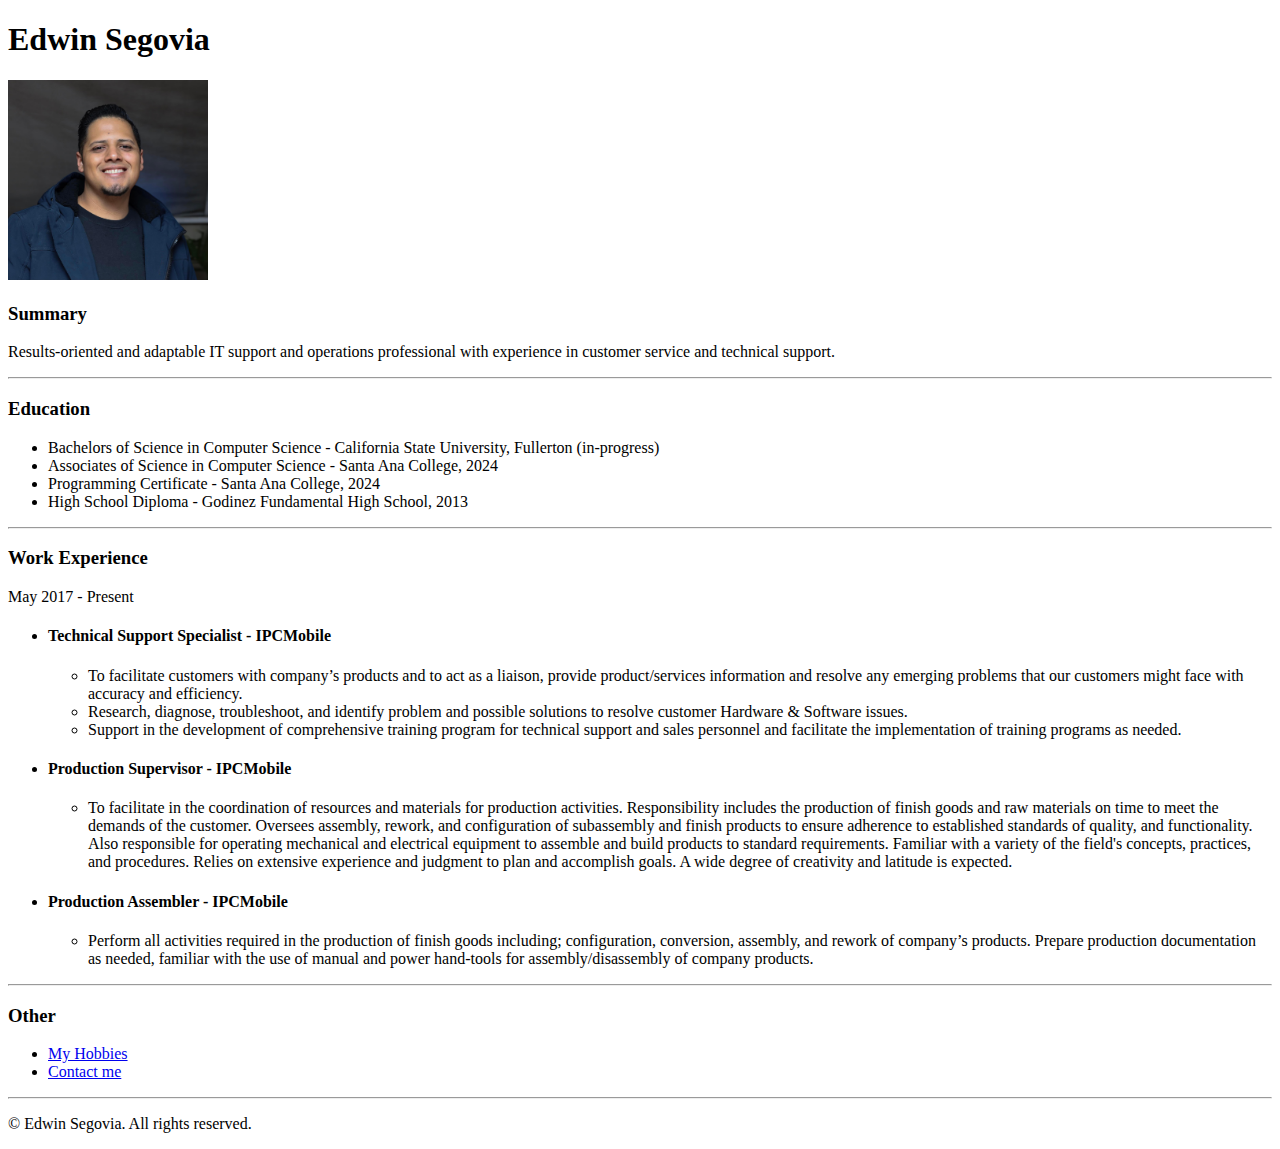
==== index.html @ 2ef212c9 "Add files via upload" ====
<!DOCTYPE html>
<html lang="en">
<head>
    <meta charset="UTF-8">
    <meta name="viewport" content="width=device-width, initial-scale=1.0">
    <title>My Resume</title>
</head>
<body>
    <h1>Edwin Segovia</h1>
   
    <img src="./Assets/images/Edwin.JPG" height="200"/>
    <h3>Summary</h3>
    <p>
        Results-oriented and adaptable IT support and operations professional with experience in customer service and technical support.
    </p>
    <hr/>
    <h3>Education</h3>
    <ul>
        <li>Bachelors of Science in Computer Science - California State University, Fullerton (in-progress) </li>
        <li>Associates of Science in Computer Science - Santa Ana College, 2024</li>
        <li>Programming Certificate - Santa Ana College, 2024</li>
        <li>High School Diploma - Godinez Fundamental High School, 2013</li>
    </ul>
    <hr/>
    <h3>Work Experience</h3>
    <p>May 2017 - Present</p>
    <ul>
        <h4><li>Technical Support Specialist - IPCMobile</li></h4>
        <ul>
            <li>
                To facilitate customers with company’s products and to act as a liaison, provide product/services information and resolve any emerging problems that our customers might face with accuracy and efficiency.
            </li>
            
            <li>
                Research, diagnose, troubleshoot, and identify problem and possible solutions to resolve customer Hardware & Software issues.
            </li>
            <li>
            	Support in the development of comprehensive training program for technical support and sales personnel and facilitate the implementation of training programs as needed.
            </li>
        </ul>
        <h4><li>Production Supervisor - IPCMobile</li></h4>
        <ul>
            <li>To facilitate in the coordination of resources and materials for production activities. Responsibility includes the production of finish goods and raw materials on time to meet the demands of the customer. Oversees assembly, rework, and configuration of subassembly and finish products to ensure adherence to established standards of quality, and functionality. Also responsible for operating mechanical and electrical equipment to assemble and build products to standard requirements. Familiar with a variety of the field's concepts, practices, and procedures. Relies on extensive experience and judgment to plan and accomplish goals. A wide degree of creativity and latitude is expected.
            </li>
        </ul>
        
        <h4><li>Production Assembler - IPCMobile</li></h4>
        <ul>
            <li>Perform all activities required in the production of finish goods including; configuration, conversion, assembly, and rework of company’s products. Prepare production documentation as needed, familiar with the use of manual and power hand-tools for assembly/disassembly of company products.
            </li>
        </ul>
    </ul>
    <hr/>
    <h3>Other</h3>
    <ul>
        <li><a href="./Public/my_hobbies.html">My Hobbies</a></li>
        <li><a href="./Public/contact_me.html">Contact me</a></li>
    </ul>

    <hr/>
    <footer>
        <p>© Edwin Segovia. All rights reserved.</p>
    </footer>
</body>
</html>
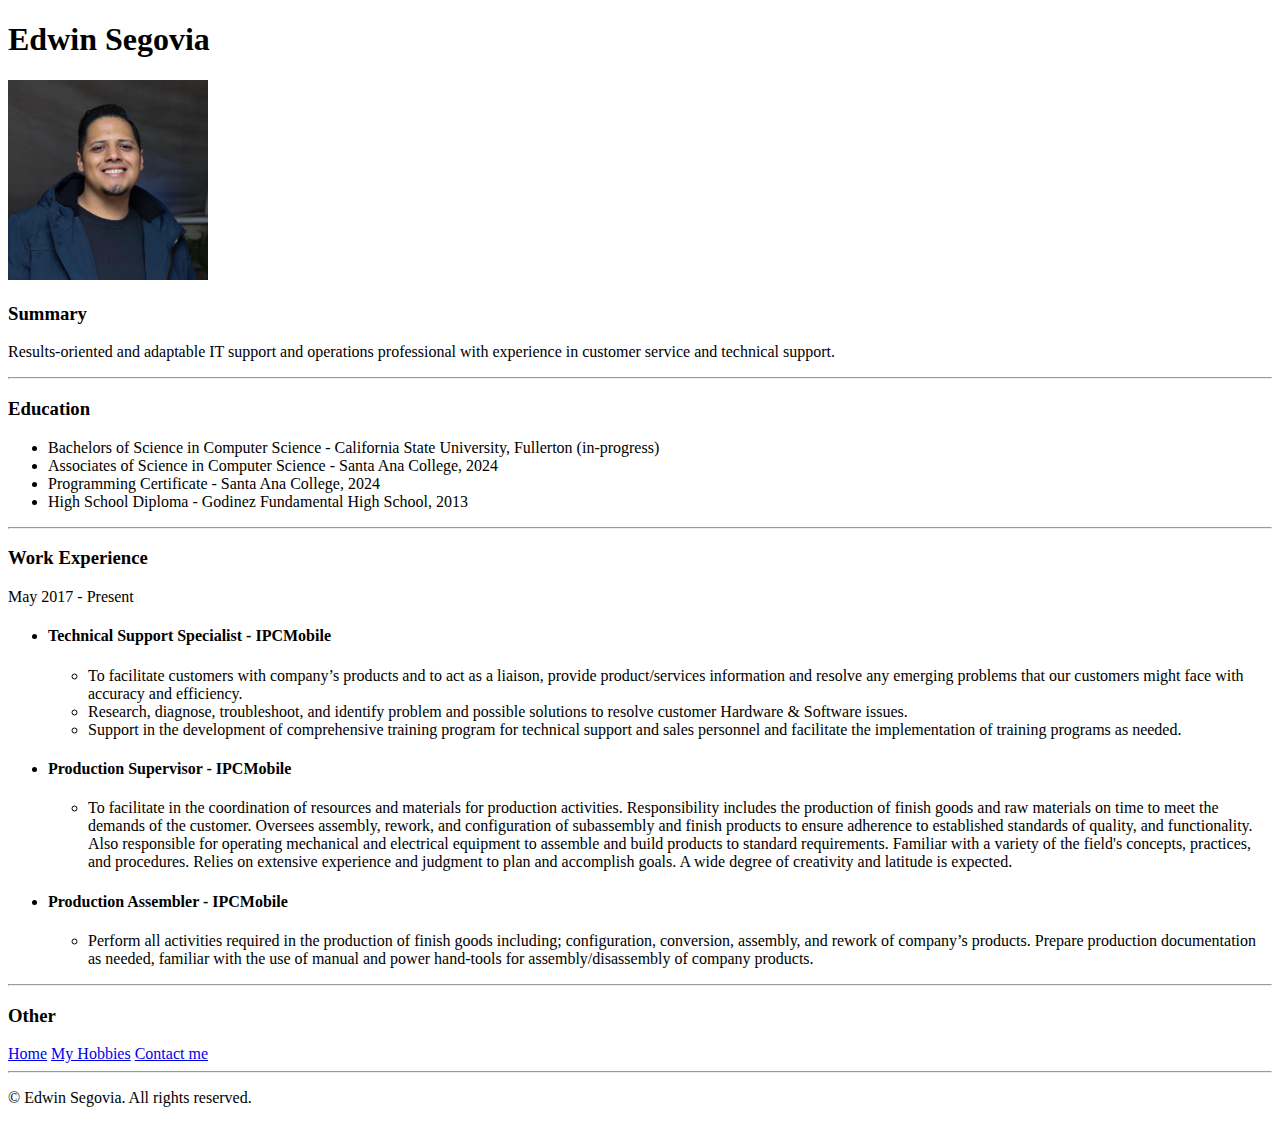
==== commit f983d225: "Added mystyle.css file and created a nav bar" ====
--- a/index.html
+++ b/index.html
@@ -4,6 +4,7 @@
     <meta charset="UTF-8">
     <meta name="viewport" content="width=device-width, initial-scale=1.0">
     <title>My Resume</title>
+    <link rel="stylesheet" href="mystyle.css">
 </head>
 <body>
     <h1>Edwin Segovia</h1>
@@ -52,12 +53,12 @@
     </ul>
     <hr/>
     <h3>Other</h3>
-    <ul>
-        <li><a href="./Public/my_hobbies.html">My Hobbies</a></li>
-        <li><a href="./Public/contact_me.html">Contact me</a></li>
-    </ul>
-
-    <hr/>
+    <div class="navbar">
+        <a href="/index.html" class="active">Home</a>
+        <a href="./Public/my_hobbies.html">My Hobbies</a>
+        <a href="./Public/contact_me.html">Contact me</a>
+    </div>
+        <hr/>
     <footer>
         <p>© Edwin Segovia. All rights reserved.</p>
     </footer>
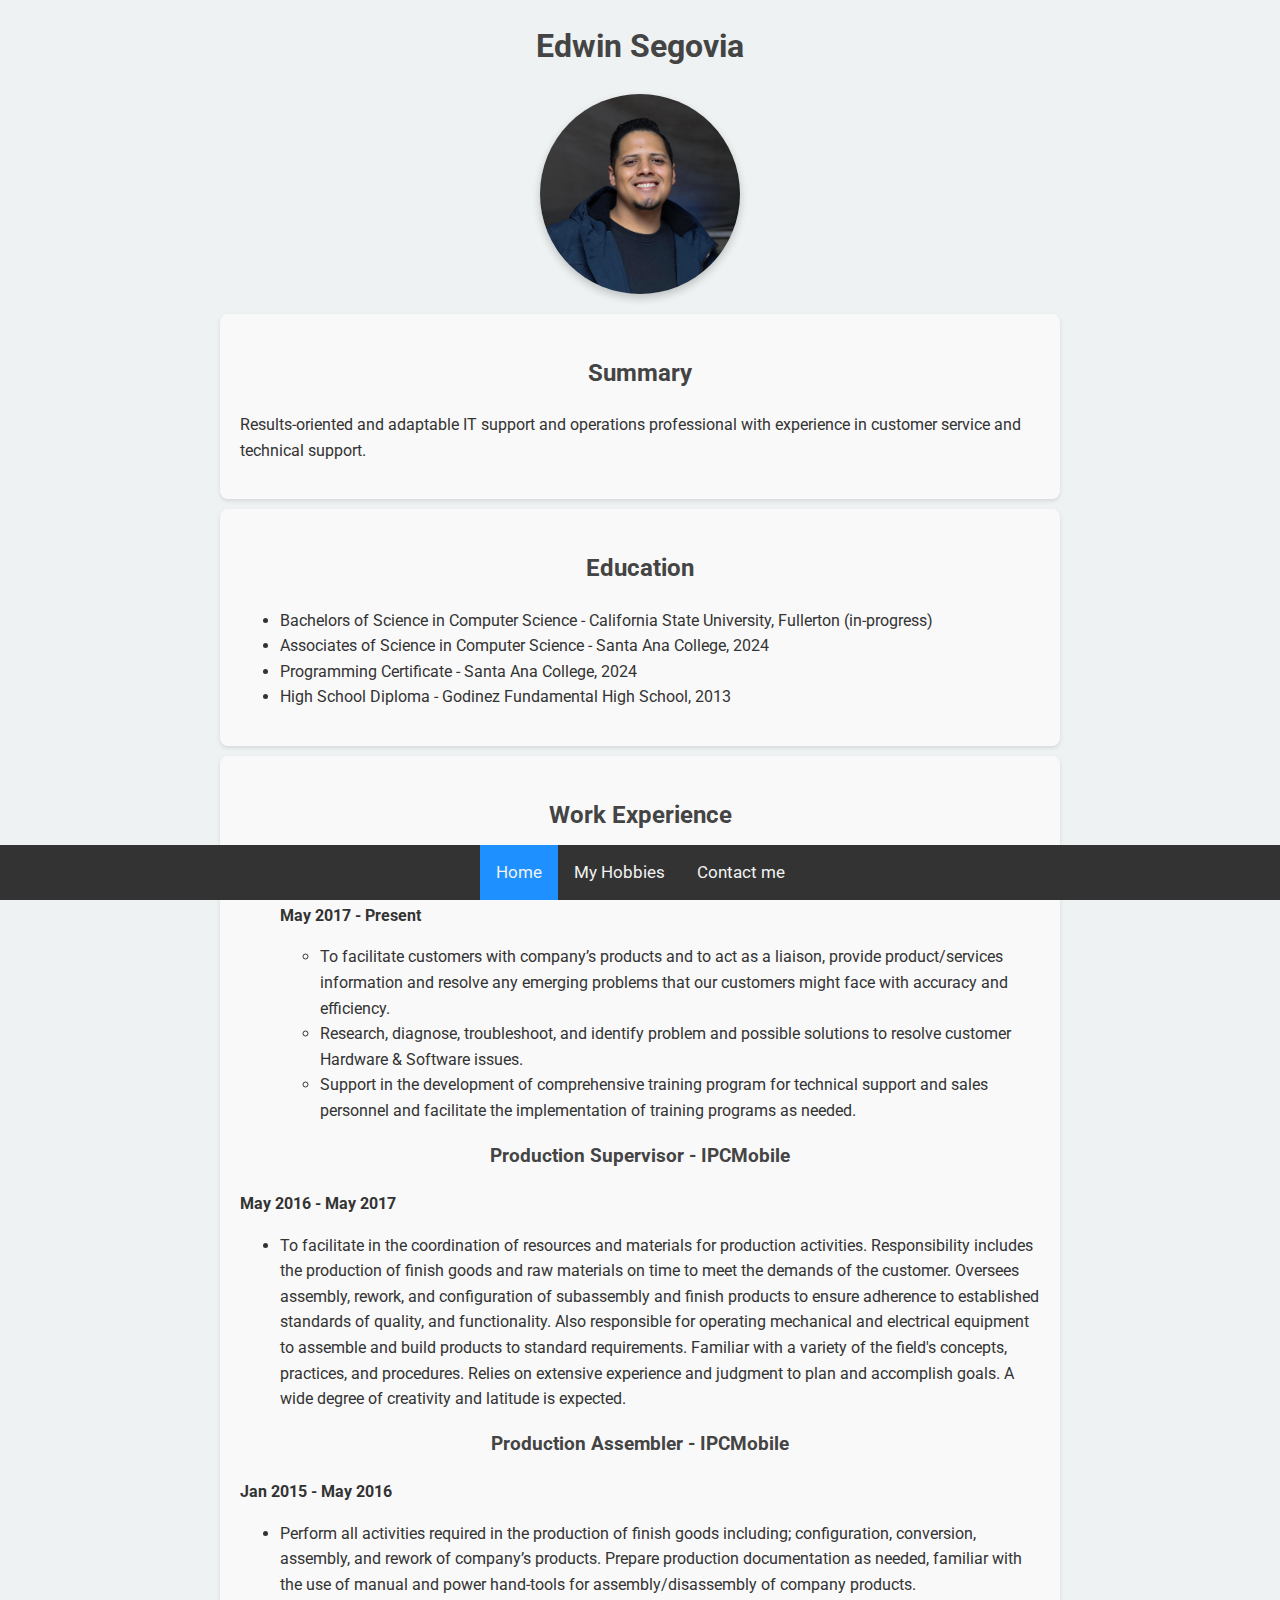
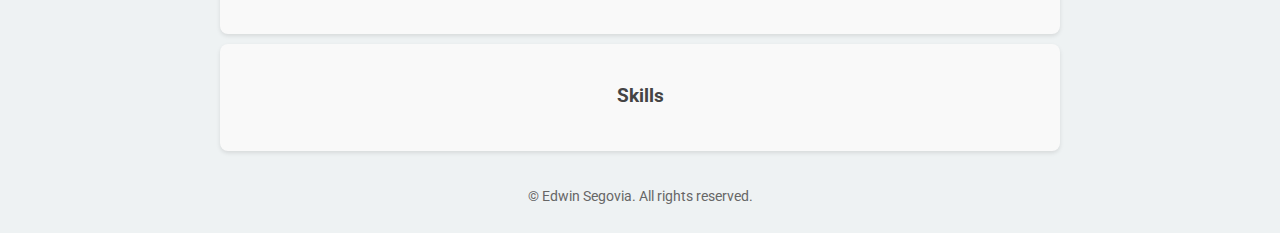
==== commit 4f418fc4: "Made changes to the index.html and mystyles.css" ====
--- a/index.html
+++ b/index.html
@@ -3,30 +3,43 @@
 <head>
     <meta charset="UTF-8">
     <meta name="viewport" content="width=device-width, initial-scale=1.0">
-    <title>My Resume</title>
+    <title>Resume of Edwin Segovia | IT Professional</title>
+    <link href="https://fonts.googleapis.com/css2?family=Roboto:wght@400;700&display=swap" rel="stylesheet">
     <link rel="stylesheet" href="mystyle.css">
 </head>
 <body>
-    <h1>Edwin Segovia</h1>
+    <header>
+        <h1>Edwin Segovia</h1>
+        <img src="./Assets/images/Edwin.JPG" height="200" />
+
+    </header>
+    
+   <section>
+        <h2>Summary</h2>
+         <p>
+             Results-oriented and adaptable IT support and operations professional with experience in customer service and
+             technical support.
+        </p>
+   </section>
    
-    <img src="./Assets/images/Edwin.JPG" height="200"/>
-    <h3>Summary</h3>
-    <p>
-        Results-oriented and adaptable IT support and operations professional with experience in customer service and technical support.
-    </p>
-    <hr/>
-    <h3>Education</h3>
+    <section>
+        <h2>Education</h2>
+        <ul>
+            <li>Bachelors of Science in Computer Science - California State University, Fullerton (in-progress) </li>
+            <li>Associates of Science in Computer Science - Santa Ana College, 2024</li>
+            <li>Programming Certificate - Santa Ana College, 2024</li>
+            <li>High School Diploma - Godinez Fundamental High School, 2013</li>
+        </ul>
+
+    </section>
+
+    <section>
+            <h2>Work Experience</h2>
+
+    <article>
     <ul>
-        <li>Bachelors of Science in Computer Science - California State University, Fullerton (in-progress) </li>
-        <li>Associates of Science in Computer Science - Santa Ana College, 2024</li>
-        <li>Programming Certificate - Santa Ana College, 2024</li>
-        <li>High School Diploma - Godinez Fundamental High School, 2013</li>
-    </ul>
-    <hr/>
-    <h3>Work Experience</h3>
-    <p>May 2017 - Present</p>
-    <ul>
-        <h4><li>Technical Support Specialist - IPCMobile</li></h4>
+        <h3>Technical Support Specialist - IPCMobile</h3>
+        <p><strong>May 2017 - Present</strong></p>
         <ul>
             <li>
                 To facilitate customers with company’s products and to act as a liaison, provide product/services information and resolve any emerging problems that our customers might face with accuracy and efficiency.
@@ -39,26 +52,35 @@
             	Support in the development of comprehensive training program for technical support and sales personnel and facilitate the implementation of training programs as needed.
             </li>
         </ul>
-        <h4><li>Production Supervisor - IPCMobile</li></h4>
+    </article>
+    <article>
+        <h3>Production Supervisor - IPCMobile</h3>
+        <p><strong>May 2016 - May 2017</strong></p>
         <ul>
             <li>To facilitate in the coordination of resources and materials for production activities. Responsibility includes the production of finish goods and raw materials on time to meet the demands of the customer. Oversees assembly, rework, and configuration of subassembly and finish products to ensure adherence to established standards of quality, and functionality. Also responsible for operating mechanical and electrical equipment to assemble and build products to standard requirements. Familiar with a variety of the field's concepts, practices, and procedures. Relies on extensive experience and judgment to plan and accomplish goals. A wide degree of creativity and latitude is expected.
             </li>
         </ul>
-        
-        <h4><li>Production Assembler - IPCMobile</li></h4>
+    </article>
+    <article>
+    <h3>Production Assembler - IPCMobile</h3>
+    <p><strong>Jan 2015 - May 2016</strong></p>
         <ul>
             <li>Perform all activities required in the production of finish goods including; configuration, conversion, assembly, and rework of company’s products. Prepare production documentation as needed, familiar with the use of manual and power hand-tools for assembly/disassembly of company products.
             </li>
         </ul>
     </ul>
-    <hr/>
-    <h3>Other</h3>
+    </article>
+</section>
+
+  <section>
+    <h3>Skills</h3>
+ </section>
     <div class="navbar">
         <a href="/index.html" class="active">Home</a>
         <a href="./Public/my_hobbies.html">My Hobbies</a>
         <a href="./Public/contact_me.html">Contact me</a>
     </div>
-        <hr/>
+       
     <footer>
         <p>© Edwin Segovia. All rights reserved.</p>
     </footer>
--- a/mystyle.css
+++ b/mystyle.css
@@ -0,0 +1,66 @@
+body {
+    background-color: #eef2f3;
+    /* Light gray background */
+    color: #333;
+    /* Ensure text is readable */
+    margin: 0;
+    font-family: 'Roboto', sans-serif;
+    line-height: 1.6;
+}
+
+h1,
+h2,
+h3 {
+    text-align: center;
+    color: #444;
+}
+
+ img {
+     display: block;
+     margin: 20px auto;
+     border-radius: 50%;
+     box-shadow: 0 4px 8px rgba(0, 0, 0, 0.2);
+ }
+
+          section {
+              background-color: #f9f9f9;
+              padding: 20px;
+              margin: 10px auto;
+              border-radius: 8px;
+              max-width: 800px;
+              box-shadow: 0 2px 4px rgba(0, 0, 0, 0.1);
+          }
+.navbar{
+    background-color:#333;
+    overflow: hidden;
+    position:fixed;
+    bottom:0;
+    width: 100%;
+    display: flex;
+    justify-content:center;
+   
+}
+
+.navbar a{
+    display: block;
+    color: #f2f2f2;
+    padding:14px 16px;
+    text-decoration: none;
+    font-size: 17px;
+}
+
+.navbar a:hover{
+    background-color: #ddd;
+    color: black;
+}
+
+.navbar a.active{
+    background-color: dodgerblue;
+}
+
+ footer {
+     text-align: center;
+     font-size: 0.9em;
+     color: #666;
+     padding: 10px 0;
+ }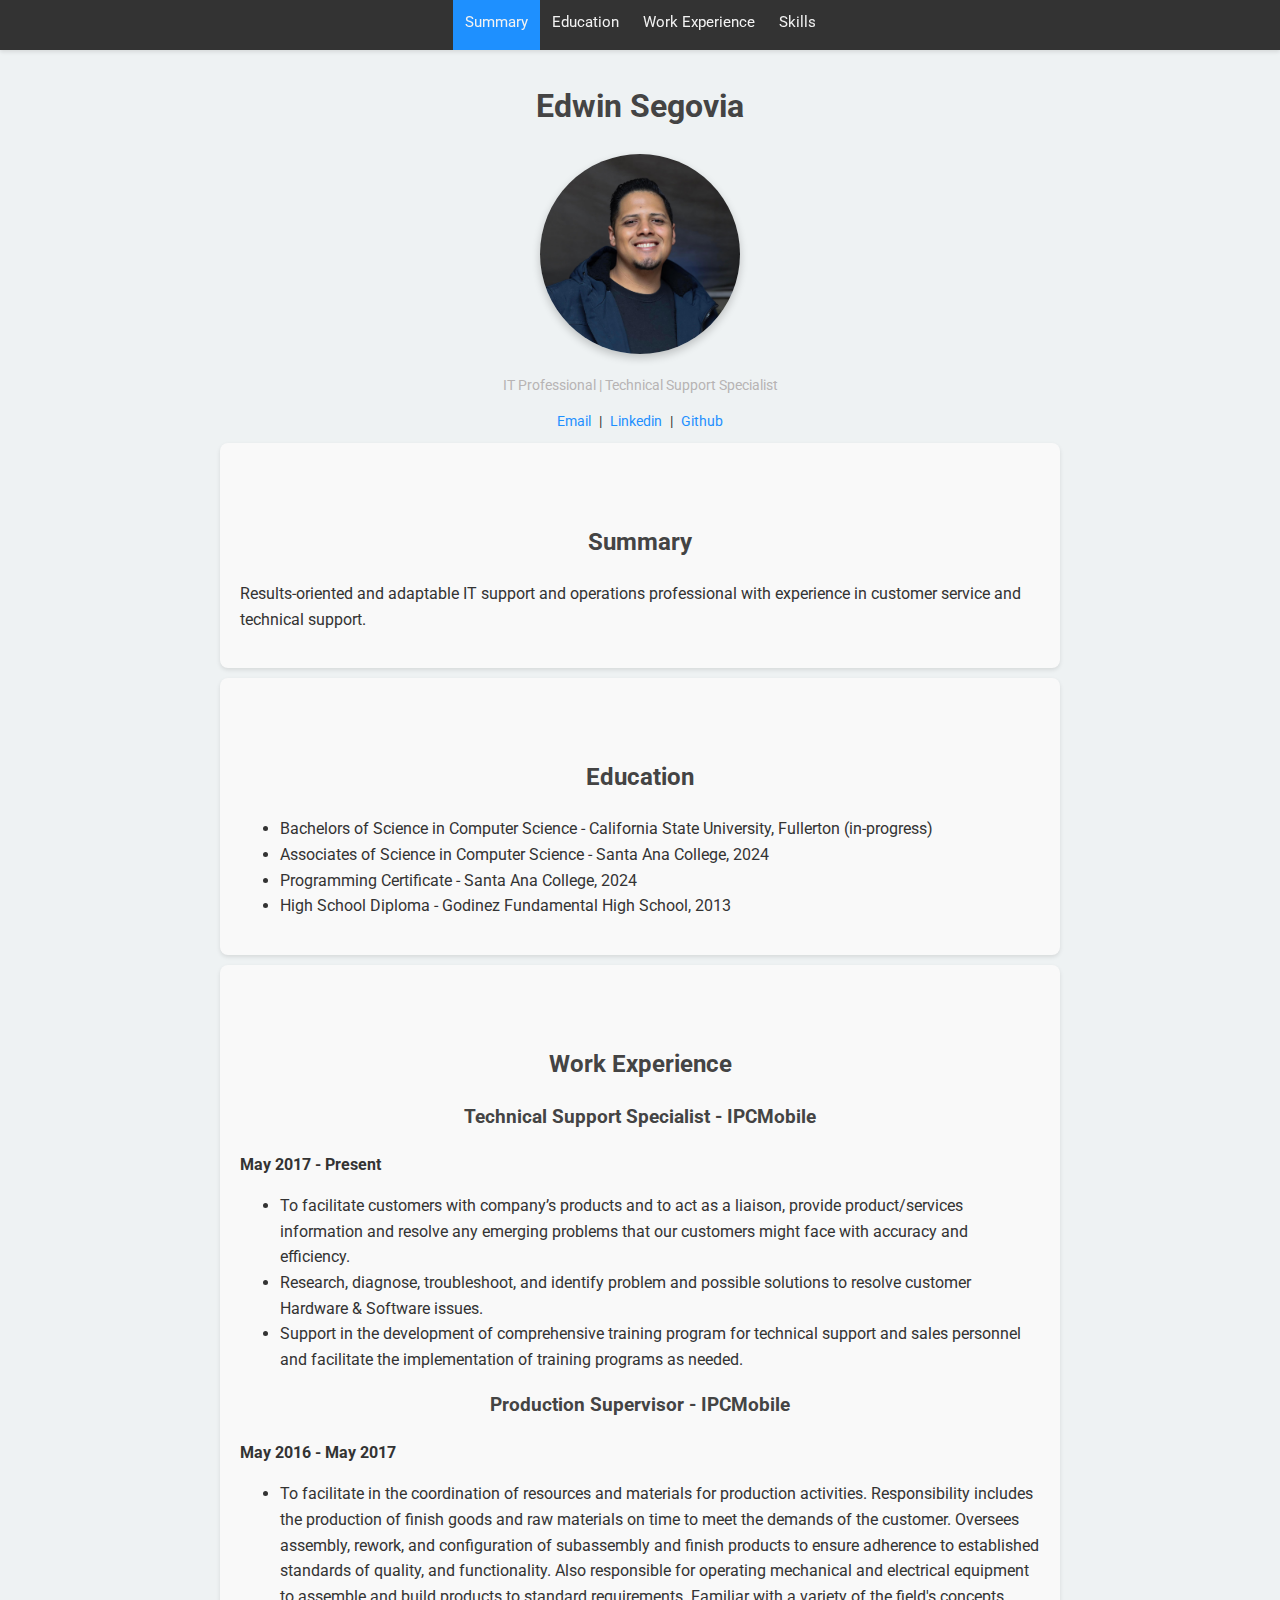
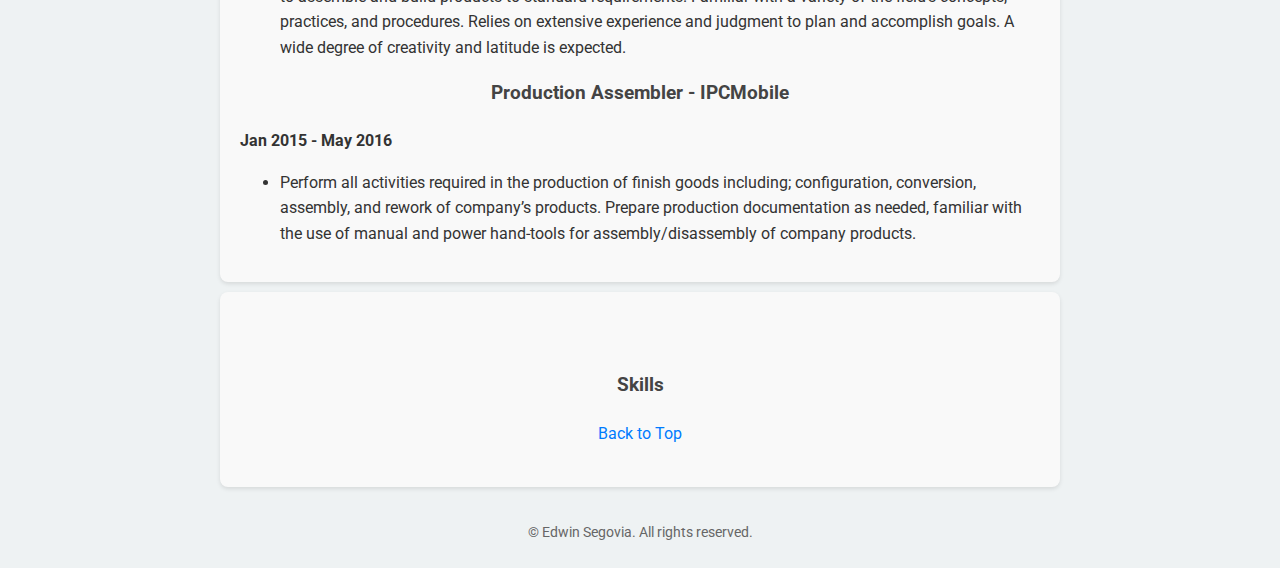
==== commit 2e67e2ca: "Maded changes to the index.html and mystyle.css" ====
--- a/index.html
+++ b/index.html
@@ -10,11 +10,28 @@
 <body>
     <header>
         <h1>Edwin Segovia</h1>
-        <img src="./Assets/images/Edwin.JPG" height="200" />
+        <img src="./Assets/images/Edwin.JPG" height="200" alt="Photo of Edwin Segovia" />
+        <p class="tagline"> IT Professional | Technical Support Specialist</p>
+        <div class="contact-info">
+        <a href="mailto:edwin.segovia1@yahoo.com">Email</a> |
+        <a href="https://www.linkedin.com/in/edwin-segovia-081171231/">Linkedin</a> |
+        <a href="https://github.com/EdSego">Github</a>
+        </div>
+       
 
     </header>
+
+    <div class="navbar">
+
+        <a href="#summary" class="active">Summary</a>
+        <a href="#education">Education</a>
+        <a href="#work-experience">Work Experience</a>
+        <a href="#skills">Skills</a>
+
+
+    </div>
     
-   <section>
+   <section id="summary">
         <h2>Summary</h2>
          <p>
              Results-oriented and adaptable IT support and operations professional with experience in customer service and
@@ -22,7 +39,7 @@
         </p>
    </section>
    
-    <section>
+    <section id="education">
         <h2>Education</h2>
         <ul>
             <li>Bachelors of Science in Computer Science - California State University, Fullerton (in-progress) </li>
@@ -33,11 +50,11 @@
 
     </section>
 
-    <section>
+    <section id="work-experience">
             <h2>Work Experience</h2>
 
     <article>
-    <ul>
+    
         <h3>Technical Support Specialist - IPCMobile</h3>
         <p><strong>May 2017 - Present</strong></p>
         <ul>
@@ -72,15 +89,16 @@
     </article>
 </section>
 
-  <section>
+  <section id="skills">
     <h3>Skills</h3>
+    <a href="#top" class="back-to-top">Back to Top</a>
  </section>
-    <div class="navbar">
+    <!-- <div class="navbar">
         <a href="/index.html" class="active">Home</a>
         <a href="./Public/my_hobbies.html">My Hobbies</a>
         <a href="./Public/contact_me.html">Contact me</a>
     </div>
-       
+        -->
     <footer>
         <p>© Edwin Segovia. All rights reserved.</p>
     </footer>
--- a/mystyle.css
+++ b/mystyle.css
@@ -1,66 +1,107 @@
+html{
+    scroll-behavior: smooth;
+}
+header{
+
+
+}
+header .tagline {
+    font-size: 14px;
+    color: #b7b4b4;
+    margin-top: 5px;
+    text-align: center;
+}
+
+header .contact-info{
+    margin-top: 10px;
+    font-size: 14px;
+    text-align: center;
+}
+
+header .contact-info a {
+    color:dodgerblue;
+    text-decoration: none;
+    margin: 0 5px;
+
+}
+
+header .contact-info a:hover{
+    text-decoration: underline;
+}
+
 body {
-    background-color: #eef2f3;
-    /* Light gray background */
-    color: #333;
-    /* Ensure text is readable */
-    margin: 0;
-    font-family: 'Roboto', sans-serif;
-    line-height: 1.6;
+  background-color: #eef2f3;
+  color: #333;
+  margin: 0;
+  font-family: "Roboto", sans-serif;
+  line-height: 1.6;
+  padding-top: 60px;
 }
 
 h1,
 h2,
 h3 {
-    text-align: center;
-    color: #444;
+  text-align: center;
+  color: #444;
 }
 
- img {
-     display: block;
-     margin: 20px auto;
-     border-radius: 50%;
-     box-shadow: 0 4px 8px rgba(0, 0, 0, 0.2);
- }
-
-          section {
-              background-color: #f9f9f9;
-              padding: 20px;
-              margin: 10px auto;
-              border-radius: 8px;
-              max-width: 800px;
-              box-shadow: 0 2px 4px rgba(0, 0, 0, 0.1);
-          }
-.navbar{
-    background-color:#333;
-    overflow: hidden;
-    position:fixed;
-    bottom:0;
-    width: 100%;
-    display: flex;
-    justify-content:center;
-   
+img {
+  display: block;
+  margin: 20px auto;
+  border-radius: 50%;
+  box-shadow: 0 4px 8px rgba(0, 0, 0, 0.2);
 }
 
-.navbar a{
-    display: block;
-    color: #f2f2f2;
-    padding:14px 16px;
-    text-decoration: none;
-    font-size: 17px;
+section {
+  background-color: #f9f9f9;
+  padding: 20px;
+  margin: 10px auto;
+  border-radius: 8px;
+  max-width: 800px;
+  box-shadow: 0 2px 4px rgba(0, 0, 0, 0.1);
+  padding-top: 60px;
+}
+.navbar {
+  background-color: #333;
+  overflow: hidden;
+  position: fixed;
+  top: 0;
+  width: 100%;
+  display: flex;
+  justify-content: center;
+  z-index: 1000;
+  box-shadow: 0 2px 4px rgba(0, 0, 0, 0.1);
+  height: 50px;
 }
 
-.navbar a:hover{
-    background-color: #ddd;
-    color: black;
+.navbar a {
+  display: block;
+  color: #f2f2f2;
+  padding: 10px 12px;
+  text-decoration: none;
+  font-size: 15px;
 }
 
-.navbar a.active{
-    background-color: dodgerblue;
+.navbar a:hover {
+  background-color: #ddd;
+  color: black;
 }
 
- footer {
-     text-align: center;
-     font-size: 0.9em;
-     color: #666;
-     padding: 10px 0;
- }+.navbar a.active {
+  background-color: dodgerblue;
+}
+
+footer {
+  text-align: center;
+  font-size: 0.9em;
+  color: #666;
+  padding: 10px 0;
+}
+
+.back-to-top {
+    display: block;
+    margin: 20px auto;
+    text-align: center;
+    color: #007BFF;
+    text-decoration: none;
+}